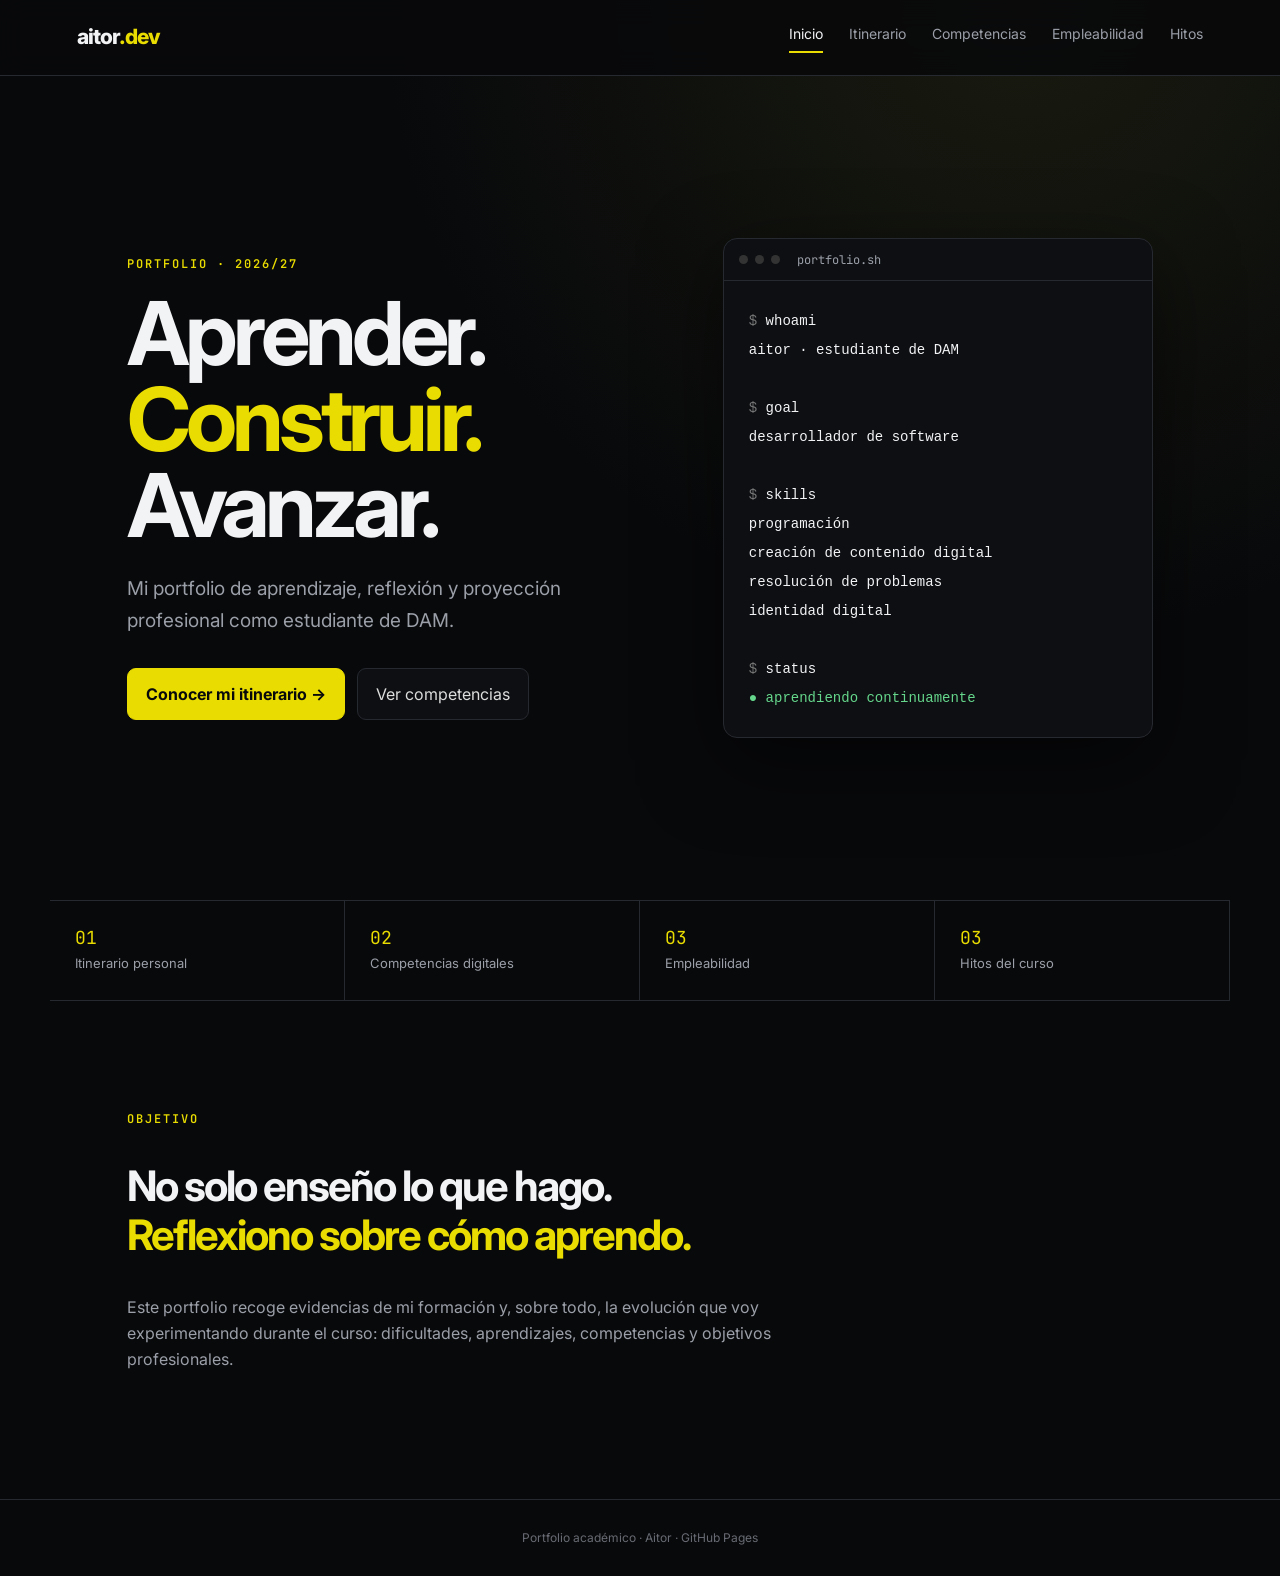
==== index.html @ a9df6a47 "Act 5" ====
<!DOCTYPE html>
<html lang="es">

<head>
  <meta charset="UTF-8">
  <meta name="viewport" content="width=device-width, initial-scale=1.0">
  <title>Aitor · Portfolio profesional</title>
  <link rel="stylesheet" href="assets/style.css">
</head>

<body>
  <header class="topbar">
    <a class="logo" href="index.html">aitor<span>.dev</span></a>
    <nav>
      <a class="active" href="index.html">Inicio</a>
      <a href="itinerario.html">Itinerario</a>
      <a href="competencias.html">Competencias</a>
      <a href="empleabilidad.html">Empleabilidad</a>
      <a href="hitos.html">Hitos</a>
    </nav>
  </header>

  <main>
    <section class="hero">
      <div>
        <p class="eyebrow">PORTFOLIO · 2026/27</p>
        <h1>Aprender.<br><span>Construir.</span><br>Avanzar.</h1>
        <p class="lead">Mi portfolio de aprendizaje, reflexión y proyección profesional como estudiante de DAM.</p>
        <div class="buttons">
          <a class="btn primary" href="itinerario.html">Conocer mi itinerario →</a>
          <a class="btn" href="competencias.html">Ver competencias</a>
        </div>
      </div>
      <div class="terminal">
        <div class="terminal-head"><i></i><i></i><i></i><span>portfolio.sh</span></div>
        <pre><code><span class="muted">$</span> whoami
aitor · estudiante de DAM

<span class="muted">$</span> goal
desarrollador de software

<span class="muted">$</span> skills
programación
creación de contenido digital
resolución de problemas
identidad digital

<span class="muted">$</span> status
<span class="green">● aprendiendo continuamente</span></code></pre>
      </div>
    </section>

    <section class="stats">
      <div><strong>01</strong><span>Itinerario personal</span></div>
      <div><strong>02</strong><span>Competencias digitales</span></div>
      <div><strong>03</strong><span>Empleabilidad</span></div>
      <div><strong>03</strong><span>Hitos del curso</span></div>
    </section>

    <section class="section">
      <p class="eyebrow">OBJETIVO</p>
      <h2>No solo enseño lo que hago.<br><span>Reflexiono sobre cómo aprendo.</span></h2>
      <p class="text">Este portfolio recoge evidencias de mi formación y, sobre todo, la evolución que voy
        experimentando durante el curso: dificultades, aprendizajes, competencias y objetivos profesionales.</p>
    </section>
  </main>

  <footer>Portfolio académico · Aitor · GitHub Pages</footer>
</body>

</html>
---- assets/style.css ----
@import url('https://fonts.googleapis.com/css2?family=Inter:wght@400;500;600;700;800&family=JetBrains+Mono:wght@400;600&display=swap');

:root {
    --bg: #08090b;
    --panel: #101216;
    --panel2: #15171c;
    --text: #f2f3f5;
    --muted: #9b9fa8;
    --line: #262930;
    --accent: #e9dc00;
    --green: #65d68b
}

* {
    box-sizing: border-box
}

html {
    scroll-behavior: smooth
}

body {
    margin: 0;
    background: radial-gradient(circle at 80% 0%, #191b10 0, #08090b 34%);
    color: var(--text);
    font-family: Inter, Arial, sans-serif;
    line-height: 1.65
}

a {
    color: inherit;
    text-decoration: none
}

.topbar {
    height: 76px;
    border-bottom: 1px solid var(--line);
    display: flex;
    align-items: center;
    justify-content: space-between;
    padding: 0 6%;
    position: sticky;
    top: 0;
    background: rgba(8, 9, 11, .88);
    backdrop-filter: blur(14px);
    z-index: 10
}

.logo {
    font-size: 21px;
    font-weight: 800;
    letter-spacing: -1px
}

.logo span {
    color: var(--accent)
}

nav {
    display: flex;
    gap: 26px;
    font-size: 14px;
    color: var(--muted)
}

nav a:hover,
nav .active {
    color: var(--text)
}

nav .active {
    border-bottom: 2px solid var(--accent);
    padding-bottom: 5px
}

.hero {
    min-height: calc(100vh - 76px);
    max-width: 1180px;
    margin: auto;
    padding: 100px 6%;
    display: grid;
    grid-template-columns: 1.1fr .9fr;
    gap: 70px;
    align-items: center
}

.eyebrow {
    font: 600 12px 'JetBrains Mono';
    letter-spacing: 2px;
    color: var(--accent);
    margin: 0 0 18px
}

.hero h1,
.page h1 {
    font-size: clamp(50px, 7vw, 88px);
    line-height: .98;
    letter-spacing: -5px;
    margin: 0 0 25px
}

.hero h1 span,
.page h1 span,
h2 span {
    color: var(--accent)
}

.lead {
    font-size: 19px;
    color: var(--muted);
    max-width: 680px
}

.buttons {
    display: flex;
    gap: 12px;
    margin-top: 32px;
    flex-wrap: wrap
}

.btn {
    border: 1px solid var(--line);
    padding: 12px 18px;
    border-radius: 9px;
    color: #ddd;
    background: #0d0f12
}

.btn:hover {
    border-color: #555
}

.btn.primary {
    background: var(--accent);
    border-color: var(--accent);
    color: #08090b;
    font-weight: 700
}

.terminal {
    border: 1px solid var(--line);
    border-radius: 14px;
    background: #0d0f12;
    box-shadow: 0 25px 80px #0008;
    overflow: hidden
}

.terminal-head {
    height: 42px;
    border-bottom: 1px solid var(--line);
    display: flex;
    align-items: center;
    gap: 7px;
    padding: 0 15px;
    color: var(--muted);
    font: 12px 'JetBrains Mono'
}

.terminal-head i {
    width: 9px;
    height: 9px;
    border-radius: 50%;
    background: #333
}

.terminal-head span {
    margin-left: 10px
}

.terminal pre {
    padding: 25px;
    margin: 0;
    font: 14px/2 'JetBrains Mono';
    white-space: pre-wrap
}

.muted {
    color: #777
}

.green {
    color: var(--green)
}

.stats {
    border-top: 1px solid var(--line);
    border-bottom: 1px solid var(--line);
    display: grid;
    grid-template-columns: repeat(4, 1fr);
    max-width: 1180px;
    margin: auto
}

.stats div {
    padding: 25px;
    border-right: 1px solid var(--line)
}

.stats strong {
    display: block;
    color: var(--accent);
    font: 18px 'JetBrains Mono'
}

.stats span {
    color: var(--muted);
    font-size: 13px
}

.section,
.page {
    max-width: 1180px;
    margin: auto;
    padding: 110px 6%
}

.section h2 {
    font-size: 42px;
    line-height: 1.15;
    letter-spacing: -2px
}

.text {
    max-width: 720px;
    color: var(--muted)
}

.page {
    min-height: calc(100vh - 76px)
}

.page h1 {
    font-size: clamp(48px, 7vw, 76px);
    margin-bottom: 12px
}

.grid {
    display: grid;
    grid-template-columns: repeat(2, 1fr);
    gap: 18px;
    margin-top: 45px
}

.grid.three {
    grid-template-columns: repeat(3, 1fr)
}

.grid.two {
    grid-template-columns: repeat(2, 1fr)
}

.card {
    background: linear-gradient(145deg, #111318, #0d0f12);
    border: 1px solid var(--line);
    border-radius: 14px;
    padding: 28px
}

.card:hover {
    border-color: #41444c
}

.card.accent {
    border-color: #5d5800
}

.card small {
    font: 600 11px 'JetBrains Mono';
    color: var(--accent);
    letter-spacing: 1.5px
}

.card h3 {
    font-size: 22px;
    margin: 10px 0
}

.card p {
    color: var(--muted);
    margin-bottom: 0
}

.notice {
    margin-top: 35px;
    padding: 17px 20px;
    border-left: 3px solid var(--accent);
    background: #111318;
    color: var(--muted);
    font-size: 14px
}

.skills {
    margin: 45px 0;
    display: grid;
    gap: 22px
}

.skill>div:first-child {
    display: flex;
    justify-content: space-between;
    gap: 20px;
    margin-bottom: 8px
}

.skill span {
    color: var(--accent);
    font: 12px 'JetBrains Mono'
}

.bar {
    height: 8px;
    background: #202228;
    border-radius: 10px;
    overflow: hidden
}

.bar i {
    display: block;
    height: 100%;
    background: var(--accent);
    border-radius: 10px
}

.compact {
    padding-top: 65px;
    padding-bottom: 65px
}

.came {
    display: grid;
    grid-template-columns: repeat(4, 1fr);
    border: 1px solid var(--line);
    border-radius: 14px;
    overflow: hidden
}

.came div {
    padding: 24px;
    border-right: 1px solid var(--line)
}

.came div:last-child {
    border: 0
}

.came b {
    color: var(--accent)
}

.came p {
    color: var(--muted);
    font-size: 14px
}

.timeline {
    margin-top: 55px;
    border-left: 1px solid #35373e;
    padding-left: 35px
}

.timeline article {
    position: relative;
    margin-bottom: 65px
}

.timeline article:before {
    content: '';
    position: absolute;
    left: -41px;
    top: 3px;
    width: 10px;
    height: 10px;
    border-radius: 50%;
    background: var(--accent);
    box-shadow: 0 0 0 5px #16170b
}

.timeline article>span {
    font: 600 11px 'JetBrains Mono';
    color: var(--accent)
}

.timeline h2 {
    font-size: 30px;
    margin: 5px 0
}

.placeholder {
    color: #777
}

.reflection {
    margin-top: 20px;
    background: #101216;
    border: 1px dashed #343740;
    border-radius: 12px;
    padding: 20px
}

.reflection b {
    font-size: 13px
}

.reflection p {
    color: var(--muted);
    margin-bottom: 0
}

footer {
    border-top: 1px solid var(--line);
    padding: 28px 6%;
    text-align: center;
    color: #686b73;
    font-size: 12px
}

@media(max-width:800px) {
    .topbar {
        height: auto;
        padding: 18px 5%;
        align-items: flex-start;
        gap: 18px;
        flex-direction: column
    }

    nav {
        gap: 15px;
        flex-wrap: wrap
    }

    .hero {
        grid-template-columns: 1fr;
        padding-top: 70px;
        gap: 40px
    }

    .hero h1,
    .page h1 {
        letter-spacing: -3px
    }

    .stats {
        grid-template-columns: repeat(2, 1fr)
    }

    .stats div:nth-child(2) {
        border-right: 0
    }

    .grid,
    .grid.two,
    .grid.three,
    .came {
        grid-template-columns: 1fr
    }

    .came div {
        border-right: 0;
        border-bottom: 1px solid var(--line)
    }

    .section,
    .page {
        padding: 70px 5%
    }
}
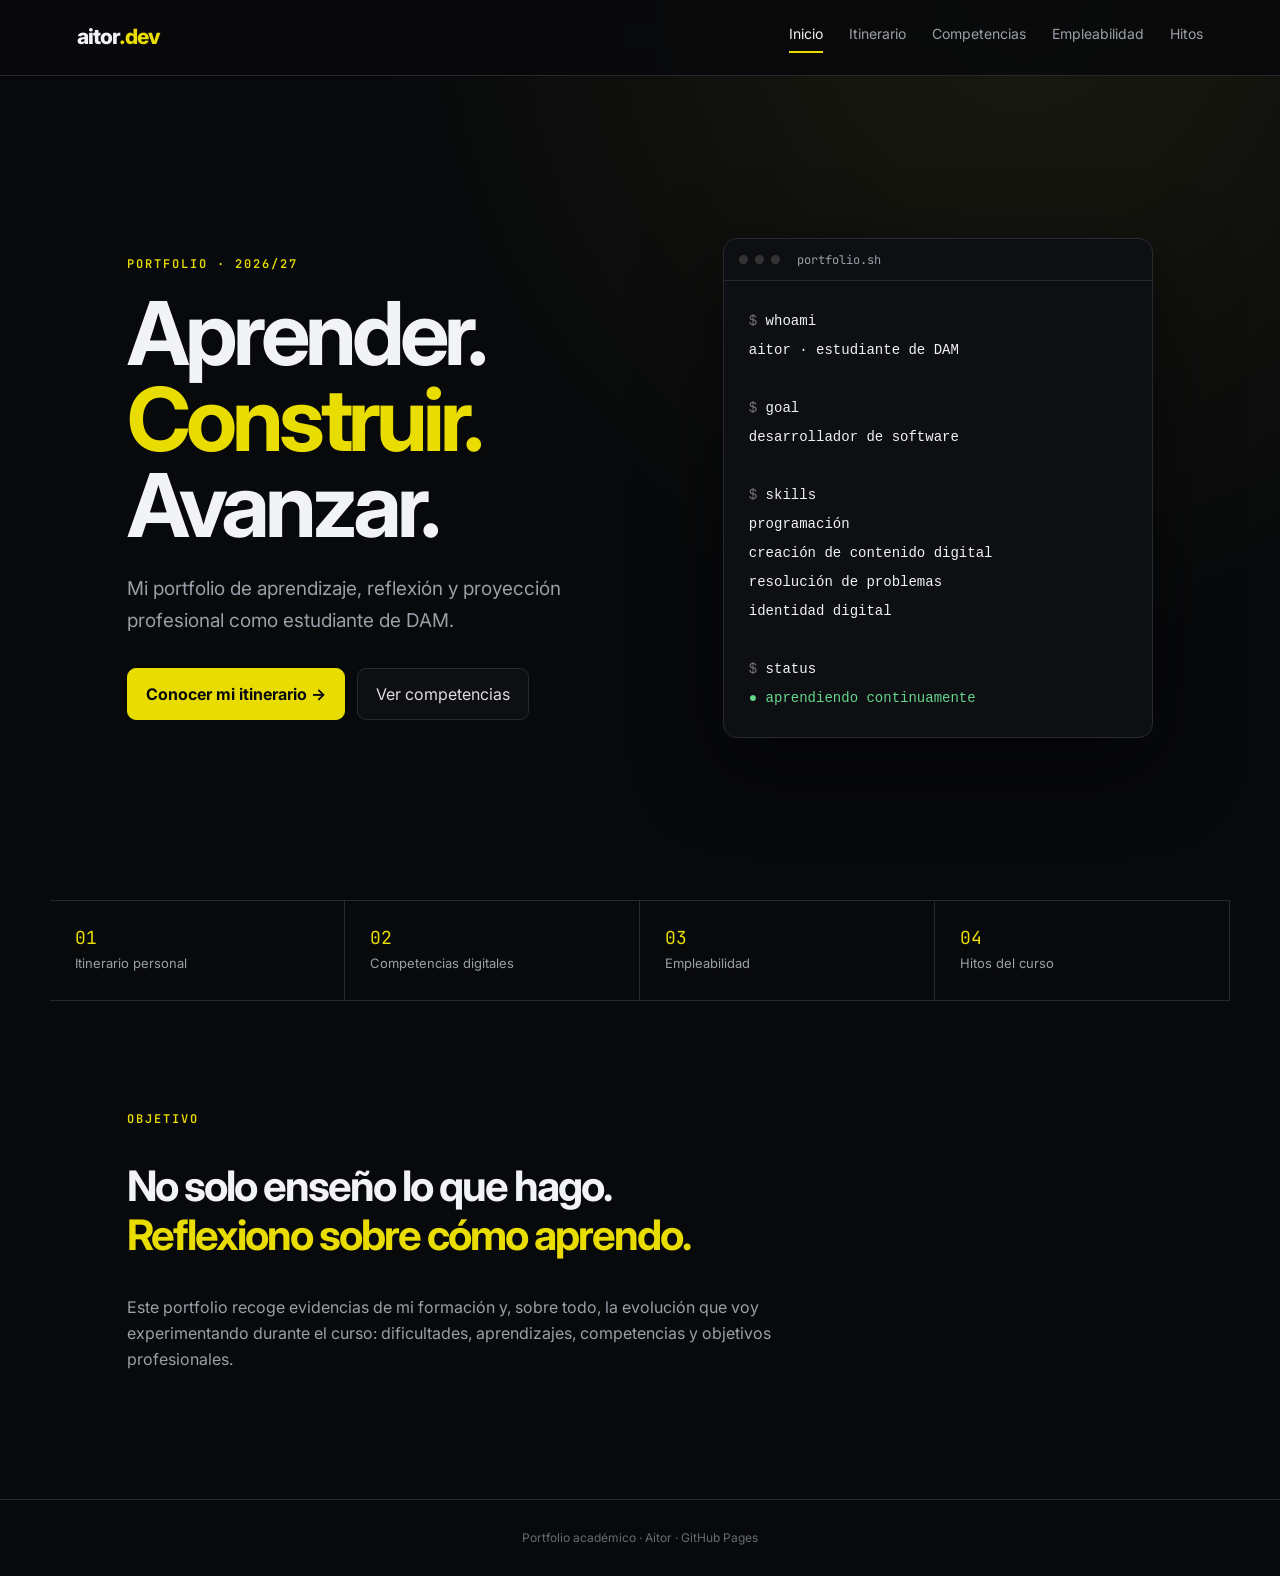
==== commit 0b8de310: "Act 7" ====
--- a/index.html
+++ b/index.html
@@ -4,7 +4,7 @@
 <head>
   <meta charset="UTF-8">
   <meta name="viewport" content="width=device-width, initial-scale=1.0">
-  <title>Aitor · Portfolio profesional</title>
+  <title>Portfolio profesional · Aitor Perez Salvador</title>
   <link rel="stylesheet" href="assets/style.css">
 </head>
 
@@ -15,8 +15,8 @@
       <a class="active" href="index.html">Inicio</a>
       <a href="itinerario.html">Itinerario</a>
       <a href="competencias.html">Competencias</a>
-      <a href="empleabilidad.html">Empleabilidad</a>
-      <a href="hitos.html">Hitos</a>
+      <a href="error.html">Empleabilidad</a>
+      <a href="error.html">Hitos</a>
     </nav>
   </header>
 
@@ -54,7 +54,7 @@
       <div><strong>01</strong><span>Itinerario personal</span></div>
       <div><strong>02</strong><span>Competencias digitales</span></div>
       <div><strong>03</strong><span>Empleabilidad</span></div>
-      <div><strong>03</strong><span>Hitos del curso</span></div>
+      <div><strong>04</strong><span>Hitos del curso</span></div>
     </section>
 
     <section class="section">
--- a/assets/style.css
+++ b/assets/style.css
@@ -463,4 +463,10 @@
     .page {
         padding: 70px 5%
     }
+}
+
+.error {
+    text-align: center;
+    margin-left: 10%;
+    margin-right: 10%;
 }
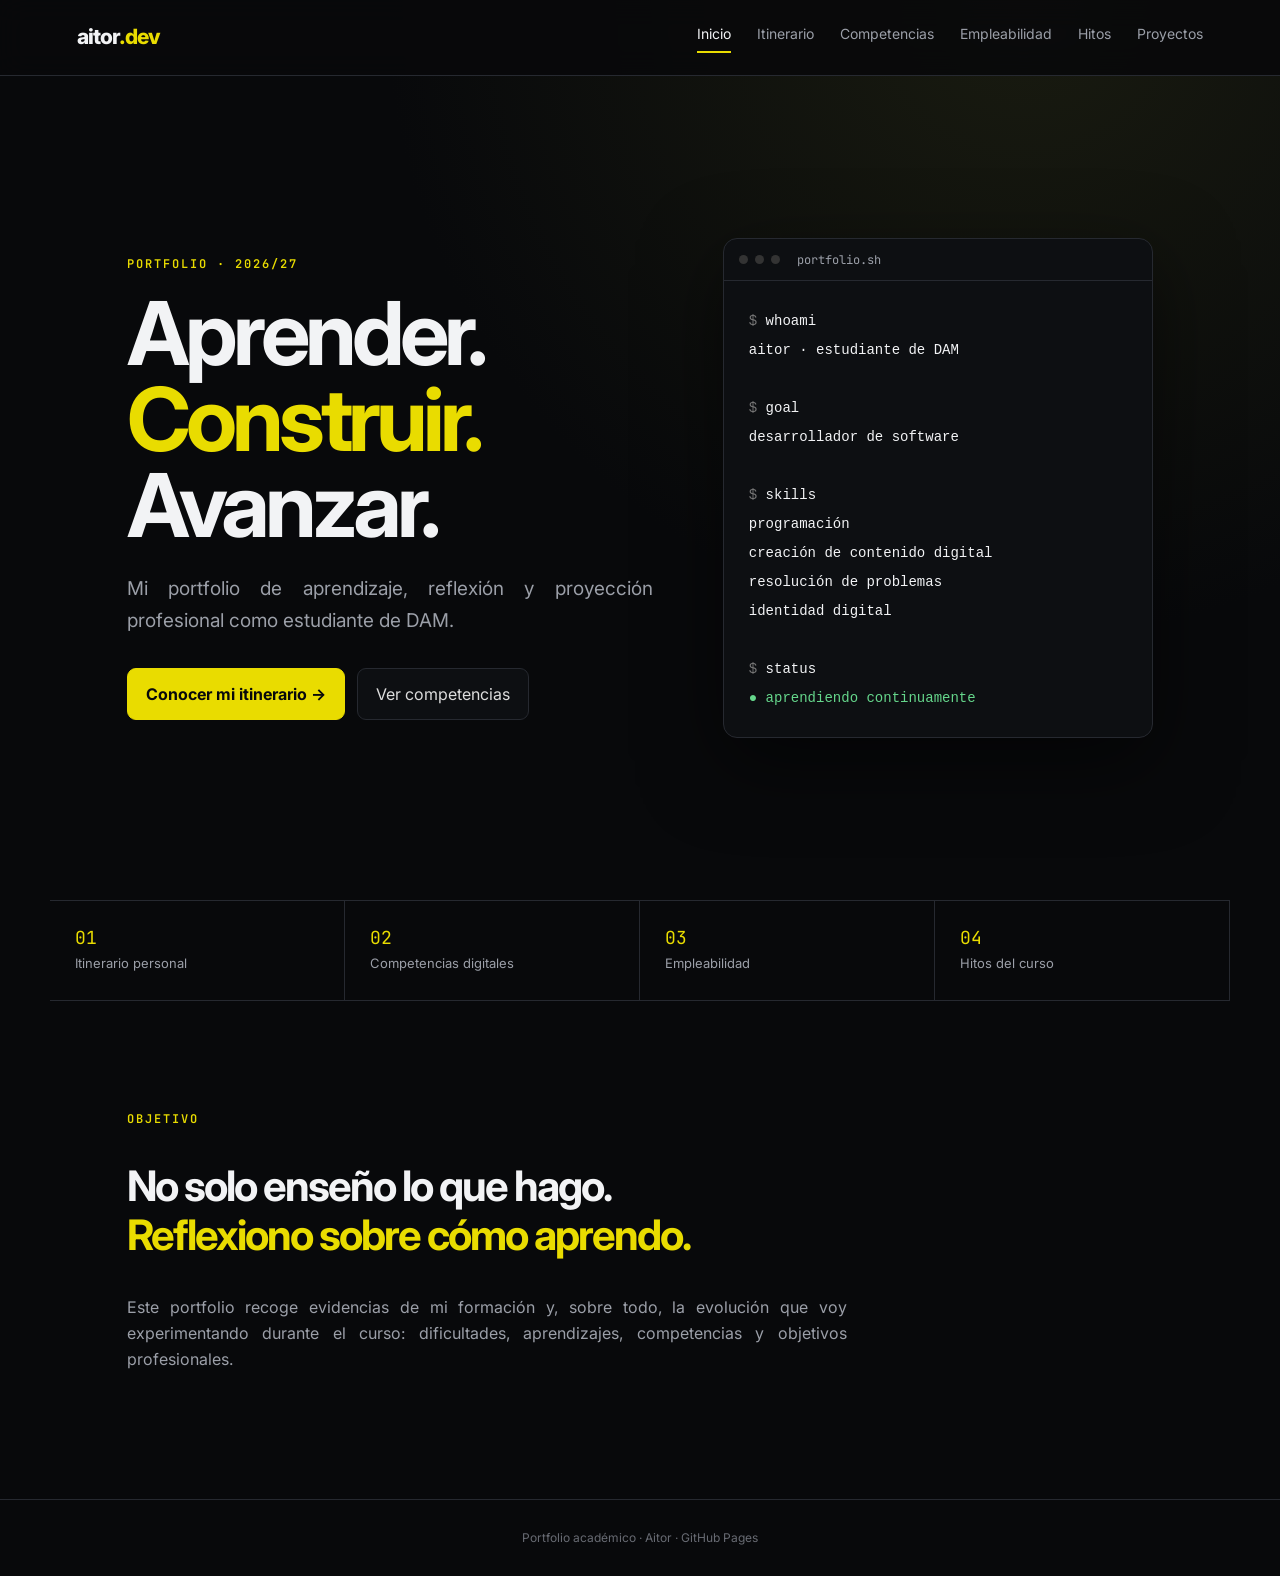
==== commit 1e2a1984: "Act 9" ====
--- a/index.html
+++ b/index.html
@@ -17,6 +17,7 @@
       <a href="competencias.html">Competencias</a>
       <a href="error.html">Empleabilidad</a>
       <a href="error.html">Hitos</a>
+      <a href="error.html">Proyectos</a>
     </nav>
   </header>
 
--- a/assets/style.css
+++ b/assets/style.css
@@ -30,6 +30,10 @@
 a {
     color: inherit;
     text-decoration: none
+}
+
+p {
+    text-align: justify;
 }
 
 .topbar {
@@ -469,4 +473,550 @@
     text-align: center;
     margin-left: 10%;
     margin-right: 10%;
+}
+
+/* =========================================
+   TABLA DE COMPETENCIAS
+   ========================================= */
+
+.competence-table-wrapper {
+    margin-top: 40px;
+    width: 100%;
+    overflow-x: auto;
+    border: 1px solid var(--line);
+    border-radius: 16px;
+    background: linear-gradient(145deg, #111318, #0d0f12);
+    box-shadow: 0 20px 60px rgba(0, 0, 0, 0.25);
+}
+
+/* Tabla */
+
+.competence-table {
+    width: 100%;
+    border-collapse: collapse;
+    min-width: 700px;
+}
+
+/* Cabecera */
+
+.competence-table thead {
+    background: #15171c;
+}
+
+.competence-table th {
+    padding: 18px 22px;
+    text-align: left;
+    color: var(--accent);
+    font-family: 'JetBrains Mono', monospace;
+    font-size: 12px;
+    font-weight: 600;
+    letter-spacing: 1px;
+    text-transform: uppercase;
+    border-bottom: 1px solid var(--line);
+}
+
+/* Celdas */
+
+.competence-table td {
+    padding: 18px 22px;
+    border-bottom: 1px solid var(--line);
+    color: var(--muted);
+    font-size: 14px;
+    vertical-align: middle;
+}
+
+/* Última fila */
+
+.competence-table tbody tr:last-child td {
+    border-bottom: none;
+}
+
+/* Hover */
+
+.competence-table tbody tr {
+    transition:
+        background 0.2s ease,
+        transform 0.2s ease;
+}
+
+.competence-table tbody tr:hover {
+    background: rgba(233, 220, 0, 0.035);
+}
+
+/* Nombre de competencia */
+
+.competence-name {
+    color: var(--text);
+    font-weight: 600;
+}
+
+/* Categoría */
+
+.competence-category {
+    color: var(--accent);
+    font-family: 'JetBrains Mono', monospace;
+    font-size: 11px;
+    letter-spacing: 1px;
+}
+
+/* Nivel */
+
+.competence-level {
+    display: inline-flex;
+    align-items: center;
+    gap: 8px;
+    padding: 6px 10px;
+    border: 1px solid #3d3f46;
+    border-radius: 999px;
+    background: #0c0e11;
+    color: var(--text);
+    font-size: 12px;
+    font-family: 'JetBrains Mono', monospace;
+}
+
+.competence-level::before {
+    content: "";
+    width: 7px;
+    height: 7px;
+    border-radius: 50%;
+    background: var(--accent);
+    box-shadow: 0 0 8px rgba(233, 220, 0, 0.5);
+}
+
+/* Lista de tecnologías */
+
+.tech-list {
+    display: flex;
+    flex-wrap: wrap;
+    gap: 7px;
+}
+
+.tech {
+    display: inline-flex;
+    padding: 5px 9px;
+    border-radius: 6px;
+    border: 1px solid #2d3037;
+    background: #0b0d10;
+    color: #c7c9ce;
+    font-family: 'JetBrains Mono', monospace;
+    font-size: 11px;
+    transition: 0.2s ease;
+}
+
+.tech:hover {
+    color: var(--accent);
+    border-color: #5d5800;
+    background: #15160b;
+}
+
+/* Tabla de competencias digitales */
+
+.digital-table {
+    margin-top: 40px;
+}
+
+.digital-table .competence-table th:first-child {
+    width: 40%;
+}
+
+.digital-table .competence-table th:nth-child(2) {
+    width: 15%;
+}
+
+.digital-table .competence-table th:nth-child(3) {
+    width: 45%;
+}
+
+/* Barra de nivel */
+
+.level-bar {
+    display: flex;
+    align-items: center;
+    gap: 12px;
+}
+
+.level-progress {
+    width: 120px;
+    height: 7px;
+    background: #202228;
+    border-radius: 20px;
+    overflow: hidden;
+}
+
+.level-progress span {
+    display: block;
+    height: 100%;
+    width: 90%;
+    background: var(--accent);
+    border-radius: inherit;
+}
+
+/* Responsive */
+
+@media (max-width: 800px) {
+
+    .competence-table-wrapper {
+        border-radius: 12px;
+    }
+
+    .competence-table {
+        min-width: 650px;
+    }
+
+    .competence-table th,
+    .competence-table td {
+        padding: 14px 16px;
+    }
+
+    .level-progress {
+        width: 90px;
+    }
+}
+
+/* =========================================
+   TABLAS DE COMPETENCIAS - SCROLL MÓVIL
+   ========================================= */
+
+.competence-table-wrapper {
+    width: 100%;
+    overflow-x: auto;
+    overflow-y: hidden;
+
+    border: 1px solid var(--line);
+    border-radius: 16px;
+
+    background: linear-gradient(180deg,
+            rgba(255, 255, 255, .025),
+            rgba(255, 255, 255, .01));
+
+    box-shadow: 0 12px 35px rgba(0, 0, 0, .25);
+
+    /* Evita que el scroll horizontal afecte a toda la página */
+    overscroll-behavior-x: contain;
+
+    /* Desplazamiento suave */
+    scroll-behavior: smooth;
+
+    /* Para Firefox */
+    scrollbar-width: thin;
+    scrollbar-color: var(--accent) var(--panel2);
+}
+
+
+/* Barra de desplazamiento para Chrome / Edge / Chromium */
+
+.competence-table-wrapper::-webkit-scrollbar {
+    height: 9px;
+}
+
+.competence-table-wrapper::-webkit-scrollbar-track {
+    background: var(--panel2);
+    border-radius: 999px;
+}
+
+.competence-table-wrapper::-webkit-scrollbar-thumb {
+    background: var(--accent);
+    border-radius: 999px;
+    border: 2px solid var(--panel2);
+}
+
+.competence-table-wrapper::-webkit-scrollbar-thumb:hover {
+    background: #fff200;
+}
+
+
+/* La tabla puede ser más ancha que la pantalla */
+
+.competence-table {
+    width: 100%;
+    min-width: 750px;
+    border-collapse: collapse;
+}
+
+
+/* =========================================
+   MÓVIL
+   ========================================= */
+
+@media (max-width: 700px) {
+
+    .competence-table-wrapper {
+        margin-top: 18px;
+
+        /* Un poco más de espacio para poder agarrar el scroll */
+        padding-bottom: 4px;
+
+        /* Permite deslizar con el dedo */
+        -webkit-overflow-scrolling: touch;
+    }
+
+    .competence-table {
+        min-width: 700px;
+    }
+
+    .competence-table th,
+    .competence-table td {
+        padding: 14px 16px;
+    }
+}
+
+/* =========================================
+   PROYECTOS
+   ========================================= */
+
+.projects-grid {
+    display: grid;
+    grid-template-columns: repeat(2, minmax(0, 1fr));
+    gap: 18px;
+    margin-top: 28px;
+}
+
+
+/* =========================================
+   TARJETA DE PROYECTO
+   ========================================= */
+
+.project-card {
+    position: relative;
+
+    display: flex;
+    gap: 22px;
+
+    padding: 26px;
+
+    border: 1px solid var(--line);
+    border-radius: 18px;
+
+    background:
+        linear-gradient(145deg,
+            rgba(255, 255, 255, .035),
+            rgba(255, 255, 255, .012));
+
+    overflow: hidden;
+
+    transition:
+        transform .2s ease,
+        border-color .2s ease,
+        box-shadow .2s ease;
+}
+
+
+.project-card::before {
+    content: "";
+
+    position: absolute;
+
+    top: 0;
+    left: 0;
+
+    width: 100%;
+    height: 2px;
+
+    background: var(--accent);
+
+    opacity: 0;
+
+    transition: opacity .2s ease;
+}
+
+
+.project-card:hover {
+    transform: translateY(-4px);
+
+    border-color: rgba(233, 220, 0, .45);
+
+    box-shadow:
+        0 16px 40px rgba(0, 0, 0, .35);
+}
+
+
+.project-card:hover::before {
+    opacity: 1;
+}
+
+
+/* =========================================
+   NÚMERO
+   ========================================= */
+
+.project-number {
+    flex-shrink: 0;
+
+    display: flex;
+    align-items: center;
+    justify-content: center;
+
+    width: 46px;
+    height: 46px;
+
+    border: 1px solid var(--line);
+    border-radius: 12px;
+
+    background: var(--panel2);
+
+    color: var(--accent);
+
+    font-family: "JetBrains Mono", monospace;
+    font-size: 13px;
+    font-weight: 700;
+}
+
+
+/* =========================================
+   CONTENIDO
+   ========================================= */
+
+.project-content {
+    min-width: 0;
+}
+
+
+.project-type {
+    display: inline-block;
+
+    margin-bottom: 9px;
+
+    color: var(--accent);
+
+    font-family: "JetBrains Mono", monospace;
+    font-size: 11px;
+    font-weight: 700;
+
+    letter-spacing: .08em;
+}
+
+
+.project-card h3 {
+    margin: 0 0 10px;
+
+    font-size: 22px;
+}
+
+
+.project-card p {
+    margin: 0;
+
+    color: var(--muted);
+
+    line-height: 1.7;
+}
+
+
+/* =========================================
+   TAGS
+   ========================================= */
+
+.project-tags {
+    display: flex;
+    flex-wrap: wrap;
+
+    gap: 7px;
+
+    margin-top: 18px;
+}
+
+
+.project-tags .tech {
+    display: inline-flex;
+    align-items: center;
+
+    padding: 6px 10px;
+
+    border: 1px solid var(--line);
+    border-radius: 999px;
+
+    background: rgba(255, 255, 255, .025);
+
+    color: var(--muted);
+
+    font-family: "JetBrains Mono", monospace;
+    font-size: 11px;
+}
+
+
+/* =========================================
+   ENLACE
+   ========================================= */
+
+.project-link {
+    display: inline-block;
+
+    margin-top: 20px;
+
+    color: var(--accent);
+
+    font-family: "JetBrains Mono", monospace;
+    font-size: 13px;
+    font-weight: 700;
+
+    text-decoration: none;
+
+    transition: opacity .2s ease;
+}
+
+
+.project-link:hover {
+    opacity: .7;
+}
+
+
+/* =========================================
+   PROYECTO DESTACADO
+   ========================================= */
+
+.project-card.featured {
+    border-color: rgba(233, 220, 0, .25);
+
+    background:
+        linear-gradient(145deg,
+            rgba(233, 220, 0, .055),
+            rgba(255, 255, 255, .012));
+}
+
+
+/* =========================================
+   SECCIÓN DE APRENDIZAJE
+   ========================================= */
+
+.project-learning {
+    margin-top: 70px;
+}
+
+
+/* =========================================
+   RESPONSIVE
+   ========================================= */
+
+@media (max-width: 850px) {
+
+    .projects-grid {
+        grid-template-columns: 1fr;
+    }
+
+}
+
+
+@media (max-width: 600px) {
+
+    .project-card {
+        padding: 20px;
+
+        gap: 15px;
+    }
+
+    .project-number {
+        width: 40px;
+        height: 40px;
+
+        font-size: 11px;
+    }
+
+    .project-card h3 {
+        font-size: 19px;
+    }
+
+    .project-card p {
+        font-size: 14px;
+    }
+
 }
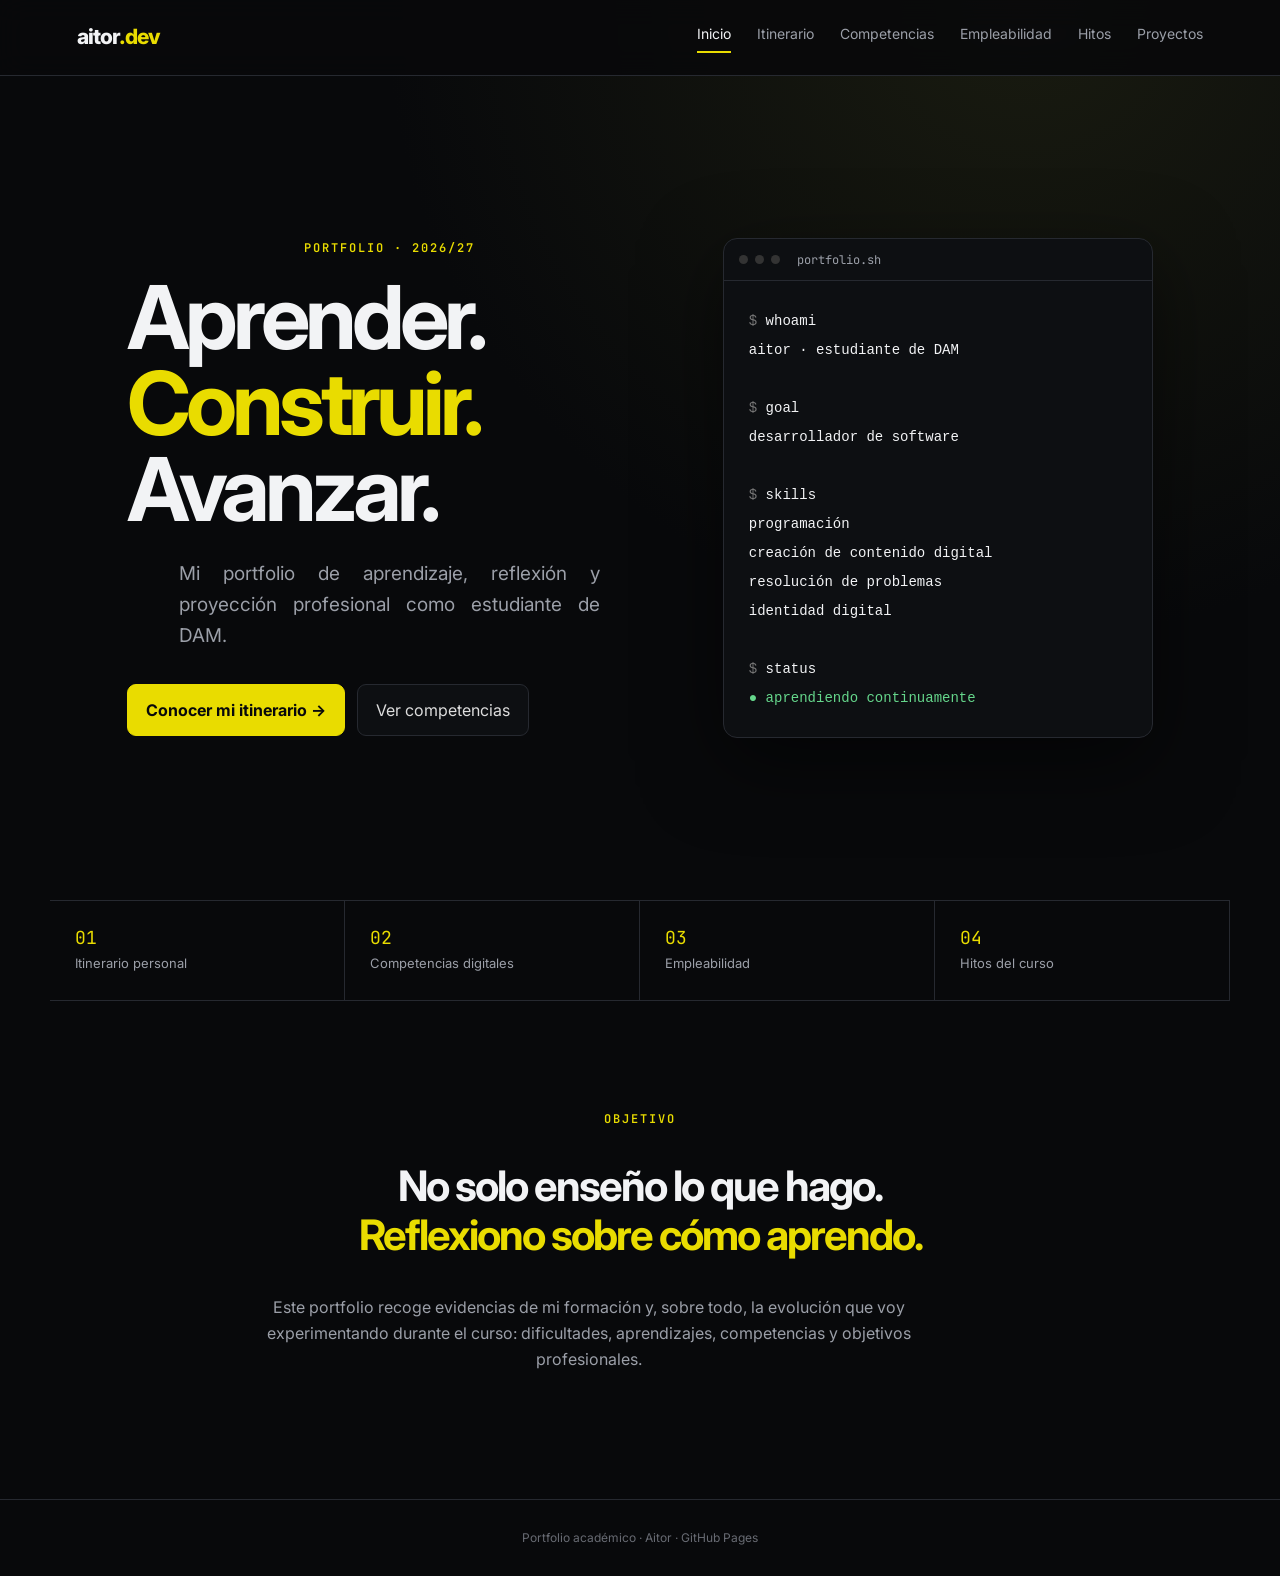
==== commit dd53aa3b: "Act 10" ====
--- a/index.html
+++ b/index.html
@@ -16,7 +16,7 @@
       <a href="itinerario.html">Itinerario</a>
       <a href="competencias.html">Competencias</a>
       <a href="error.html">Empleabilidad</a>
-      <a href="error.html">Hitos</a>
+      <a href="hitos.html">Hitos</a>
       <a href="error.html">Proyectos</a>
     </nav>
   </header>
--- a/assets/style.css
+++ b/assets/style.css
@@ -12,7 +12,7 @@
 }
 
 * {
-    box-sizing: border-box
+    box-sizing: border-box;
 }
 
 html {
@@ -24,16 +24,12 @@
     background: radial-gradient(circle at 80% 0%, #191b10 0, #08090b 34%);
     color: var(--text);
     font-family: Inter, Arial, sans-serif;
-    line-height: 1.65
+    line-height: 1.65;
 }
 
 a {
     color: inherit;
     text-decoration: none
-}
-
-p {
-    text-align: justify;
 }
 
 .topbar {
@@ -112,7 +108,8 @@
 .lead {
     font-size: 19px;
     color: var(--muted);
-    max-width: 680px
+    max-width: 680px;
+    text-align: justify;
 }
 
 .buttons {
@@ -281,7 +278,8 @@
 
 .card p {
     color: var(--muted);
-    margin-bottom: 0
+    margin-bottom: 0;
+    text-align: justify;
 }
 
 .notice {
@@ -303,12 +301,12 @@
     display: flex;
     justify-content: space-between;
     gap: 20px;
-    margin-bottom: 8px
+    margin-bottom: 8px;
 }
 
 .skill span {
     color: var(--accent);
-    font: 12px 'JetBrains Mono'
+    font: 12px 'JetBrains Mono';
 }
 
 .bar {
@@ -469,7 +467,7 @@
     }
 }
 
-.error {
+.error h1,h2,p {
     text-align: center;
     margin-left: 10%;
     margin-right: 10%;
@@ -583,6 +581,11 @@
     box-shadow: 0 0 8px rgba(233, 220, 0, 0.5);
 }
 
+/* Lista de transversales */
+.transversal-list {
+    text-align: justify;
+}
+
 /* Lista de tecnologías */
 
 .tech-list {
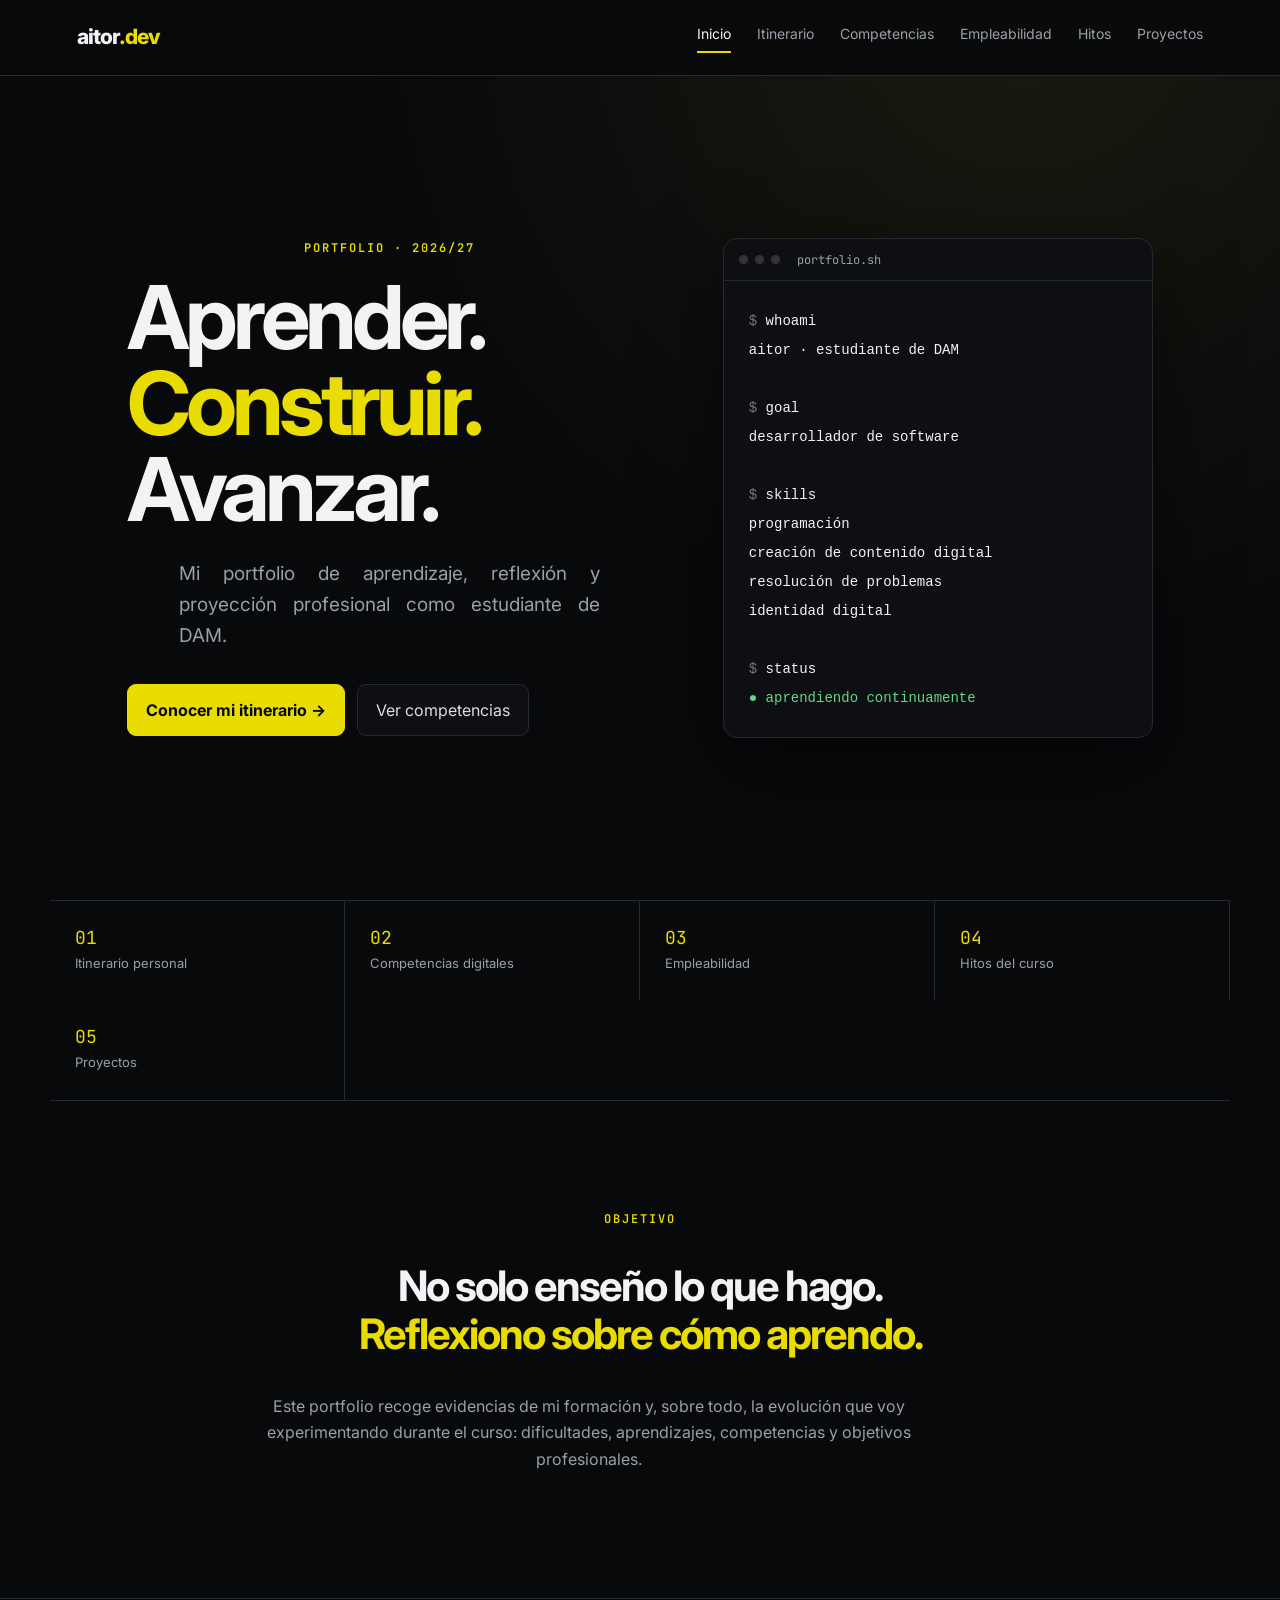
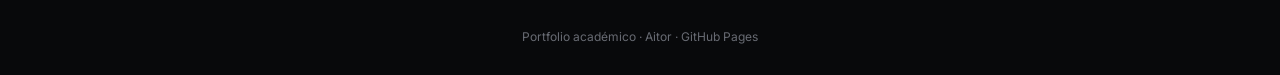
==== commit 9afd1dcb: "Act 15" ====
--- a/index.html
+++ b/index.html
@@ -12,10 +12,10 @@
   <header class="topbar">
     <a class="logo" href="index.html">aitor<span>.dev</span></a>
     <nav>
-      <a class="active" href="index.html">Inicio</a>
+      <a class="active" href="#">Inicio</a>
       <a href="itinerario.html">Itinerario</a>
       <a href="competencias.html">Competencias</a>
-      <a href="error.html">Empleabilidad</a>
+      <a href="empleabilidad.html">Empleabilidad</a>
       <a href="hitos.html">Hitos</a>
       <a href="error.html">Proyectos</a>
     </nav>
@@ -52,10 +52,26 @@
     </section>
 
     <section class="stats">
-      <div><strong>01</strong><span>Itinerario personal</span></div>
-      <div><strong>02</strong><span>Competencias digitales</span></div>
-      <div><strong>03</strong><span>Empleabilidad</span></div>
-      <div><strong>04</strong><span>Hitos del curso</span></div>
+      <div>
+        <strong>01</strong>
+        <span>Itinerario personal</span>
+      </div>
+      <div>
+        <strong>02</strong>
+        <span>Competencias digitales</span>
+      </div>
+      <div>
+        <strong>03</strong>
+        <span>Empleabilidad</span>
+      </div>
+      <div>
+        <strong>04</strong>
+        <span>Hitos del curso</span>
+      </div>
+      <div>
+        <strong>05</strong>
+        <span>Proyectos</span>
+      </div>
     </section>
 
     <section class="section">
--- a/assets/style.css
+++ b/assets/style.css
@@ -351,7 +351,8 @@
 
 .came p {
     color: var(--muted);
-    font-size: 14px
+    font-size: 14px;
+    text-align: justify;
 }
 
 .timeline {
@@ -467,7 +468,9 @@
     }
 }
 
-.error h1,h2,p {
+.error h1,
+h2,
+p {
     text-align: center;
     margin-left: 10%;
     margin-right: 10%;
